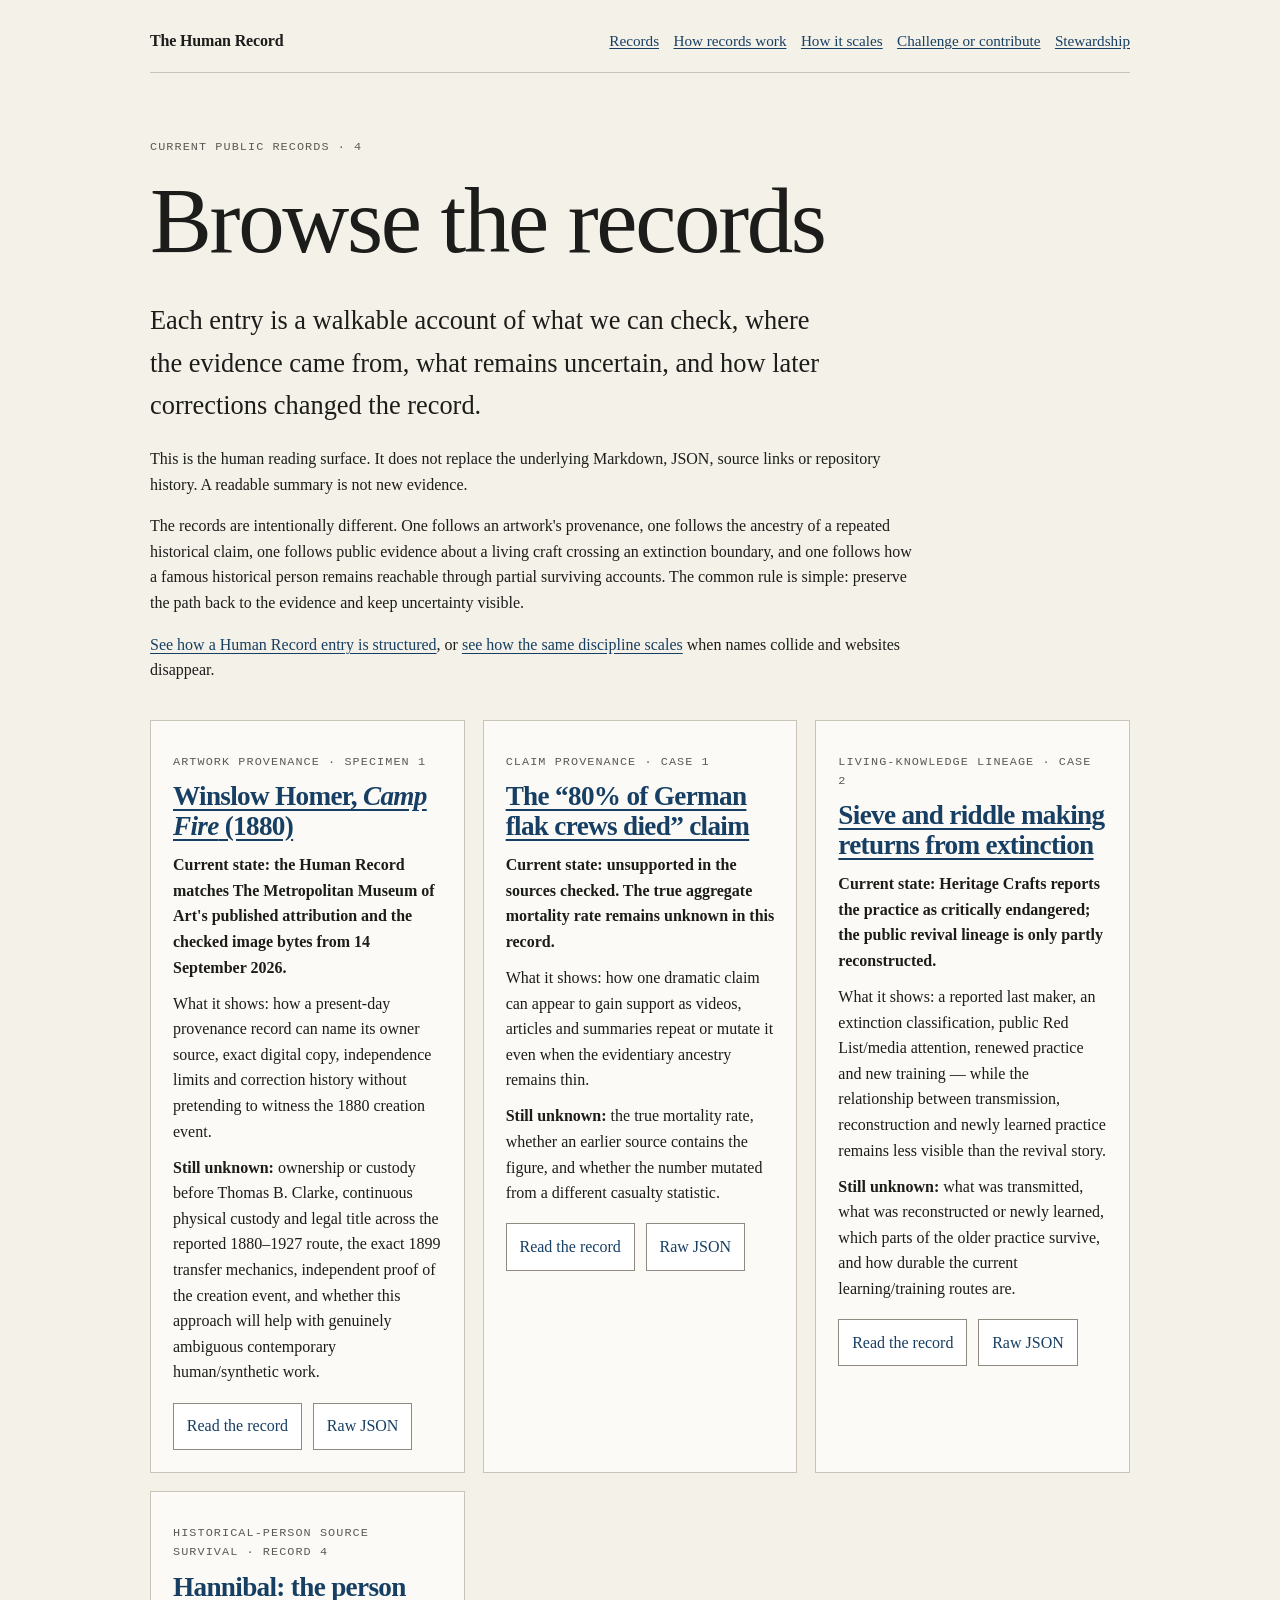
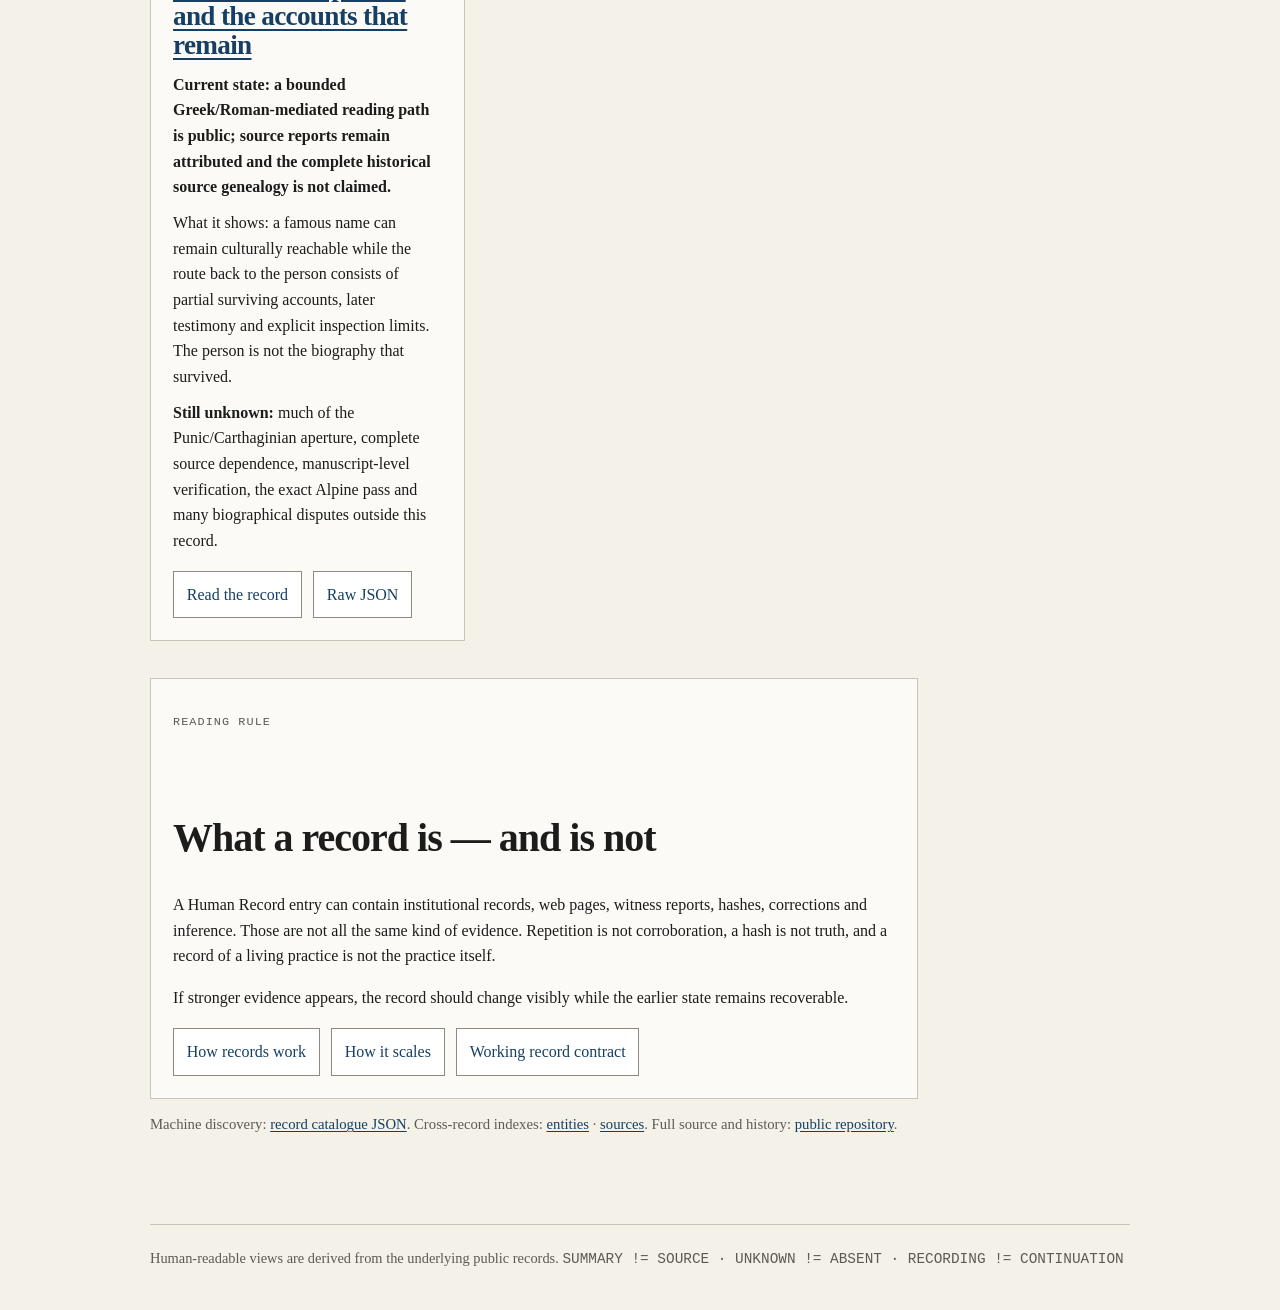
==== records/index.html @ 9a598374 "THR: pin browse cards to record source blobs" ====
<!doctype html>
<html lang="en">
<head>
<meta charset="utf-8">
<meta name="viewport" content="width=device-width,initial-scale=1">
<title>Browse the records — The Human Record</title>
<meta name="description" content="Browse the current Human Record entries in a human-readable form, with knowns, unknowns, evidence and corrections kept visible.">
<link rel="canonical" href="https://thehumanrecord.net/records/">
<link rel="stylesheet" href="./style.css">
</head>
<body>
<header class="site-header">
  <a class="brand" href="../">The Human Record</a>
  <nav aria-label="Primary">
    <a href="./" aria-current="page">Records</a>
    <a href="./about.html">How records work</a>
    <a href="./architecture.html">How it scales</a>
    <a href="../CONTRIBUTE.md">Challenge or contribute</a>
    <a href="../STEWARDSHIP.md">Stewardship</a>
  </nav>
</header>
<main>
  <p class="eyebrow">Current public records · 4</p>
  <h1>Browse the records</h1>
  <p class="lede">Each entry is a walkable account of what we can check, where the evidence came from, what remains uncertain, and how later corrections changed the record.</p>
  <div class="intro">
    <p>This is the human reading surface. It does not replace the underlying Markdown, JSON, source links or repository history. A readable summary is not new evidence.</p>
    <p>The records are intentionally different. One follows an artwork's provenance, one follows the ancestry of a repeated historical claim, one follows public evidence about a living craft crossing an extinction boundary, and one follows how a famous historical person remains reachable through partial surviving accounts. The common rule is simple: preserve the path back to the evidence and keep uncertainty visible.</p>
    <p><a href="./about.html">See how a Human Record entry is structured</a>, or <a href="./architecture.html">see how the same discipline scales</a> when names collide and websites disappear.</p>
  </div>

  <section class="record-grid" aria-label="Human Record entries">
    <article class="record-card">
      <!-- record-card-basis: camp-fire-1880 specimen.md@76edf8f22701b1bc2ccb64270526bc11fc8c6dd9 specimen.json@4ffe5216cbf955f8d883e2a3b22314409676b0b5 -->
      <p class="kicker">Artwork provenance · Specimen 1</p>
      <h2><a href="./camp-fire.html">Winslow Homer, <em>Camp Fire</em> (1880)</a></h2>
      <p class="status">Current state: the Human Record matches The Metropolitan Museum of Art's published attribution and the checked image bytes from 14 September 2026.</p>
      <p>What it shows: how a present-day provenance record can name its owner source, exact digital copy, independence limits and correction history without pretending to witness the 1880 creation event.</p>
      <p><strong>Still unknown:</strong> ownership or custody before Thomas B. Clarke, continuous physical custody and legal title across the reported 1880–1927 route, the exact 1899 transfer mechanics, independent proof of the creation event, and whether this approach will help with genuinely ambiguous contemporary human/synthetic work.</p>
      <div class="actions"><a class="button" href="./camp-fire.html">Read the record</a><a class="button" href="../specimen.json">Raw JSON</a></div>
    </article>

    <article class="record-card">
      <!-- record-card-basis: viral-flak-claim cases/viral-flak-claim.md@a36f41ed2bfbc257be7e7a5128281794b5393c91 cases/viral-flak-claim.json@0597ad02d4ac72082f913814605825ae8c59a154 -->
      <p class="kicker">Claim provenance · Case 1</p>
      <h2><a href="./flak-claim.html">The “80% of German flak crews died” claim</a></h2>
      <p class="status">Current state: unsupported in the sources checked. The true aggregate mortality rate remains unknown in this record.</p>
      <p>What it shows: how one dramatic claim can appear to gain support as videos, articles and summaries repeat or mutate it even when the evidentiary ancestry remains thin.</p>
      <p><strong>Still unknown:</strong> the true mortality rate, whether an earlier source contains the figure, and whether the number mutated from a different casualty statistic.</p>
      <div class="actions"><a class="button" href="./flak-claim.html">Read the record</a><a class="button" href="../cases/viral-flak-claim.json">Raw JSON</a></div>
    </article>

    <article class="record-card">
      <!-- record-card-basis: sieve-riddle-revival cases/sieve-riddle-revival.md@15c5dd82d51e9bbb569bf0123f8a6fdf6ac63f8d cases/sieve-riddle-revival.json@4495a5d076fcbd84b75e46227d06f959113d6138 -->
      <p class="kicker">Living-knowledge lineage · Case 2</p>
      <h2><a href="./sieve-riddle-revival.html">Sieve and riddle making returns from extinction</a></h2>
      <p class="status">Current state: Heritage Crafts reports the practice as critically endangered; the public revival lineage is only partly reconstructed.</p>
      <p>What it shows: a reported last maker, an extinction classification, public Red List/media attention, renewed practice and new training — while the relationship between transmission, reconstruction and newly learned practice remains less visible than the revival story.</p>
      <p><strong>Still unknown:</strong> what was transmitted, what was reconstructed or newly learned, which parts of the older practice survive, and how durable the current learning/training routes are.</p>
      <div class="actions"><a class="button" href="./sieve-riddle-revival.html">Read the record</a><a class="button" href="../cases/sieve-riddle-revival.json">Raw JSON</a></div>
    </article>

    <article class="record-card">
      <!-- record-card-basis: hannibal-source-survival cases/hannibal-barca.md@a58e4d09b91bf7ee09cb92db6de5cab57ca59030 cases/hannibal-barca.json@95e1b96732e63841ddff62b521eb6bd20bbf2910 -->
      <p class="kicker">Historical-person source survival · Record 4</p>
      <h2><a href="./hannibal.html">Hannibal: the person and the accounts that remain</a></h2>
      <p class="status">Current state: a bounded Greek/Roman-mediated reading path is public; source reports remain attributed and the complete historical source genealogy is not claimed.</p>
      <p>What it shows: a famous name can remain culturally reachable while the route back to the person consists of partial surviving accounts, later testimony and explicit inspection limits. The person is not the biography that survived.</p>
      <p><strong>Still unknown:</strong> much of the Punic/Carthaginian aperture, complete source dependence, manuscript-level verification, the exact Alpine pass and many biographical disputes outside this record.</p>
      <div class="actions"><a class="button" href="./hannibal.html">Read the record</a><a class="button" href="../cases/hannibal-barca.json">Raw JSON</a></div>
    </article>
  </section>

  <section class="panel prose">
    <p class="meta-label">Reading rule</p>
    <h2>What a record is — and is not</h2>
    <p>A Human Record entry can contain institutional records, web pages, witness reports, hashes, corrections and inference. Those are not all the same kind of evidence. Repetition is not corroboration, a hash is not truth, and a record of a living practice is not the practice itself.</p>
    <p>If stronger evidence appears, the record should change visibly while the earlier state remains recoverable.</p>
    <div class="actions"><a class="button" href="./about.html">How records work</a><a class="button" href="./architecture.html">How it scales</a><a class="button" href="../RECORD_CONTRACT.md">Working record contract</a></div>
  </section>

  <p class="small">Machine discovery: <a href="./catalog.json">record catalogue JSON</a>. Cross-record indexes: <a href="../registry/entities.json">entities</a> · <a href="../registry/sources.json">sources</a>. Full source and history: <a href="https://github.com/markgoodbody-bit/human-record">public repository</a>.</p>
</main>
<footer class="site-footer">
  Human-readable views are derived from the underlying public records. <code>SUMMARY != SOURCE · UNKNOWN != ABSENT · RECORDING != CONTINUATION</code>
</footer>
</body>
</html>
---- records/style.css ----
:root {
  font-family: ui-serif, Georgia, Cambria, "Times New Roman", serif;
  color: #1c1c1a;
  background: #f4f1e8;
  line-height: 1.6;
  --paper: #fbfaf6;
  --ink-soft: #5c5a54;
  --line: #c9c4b7;
  --link: #173f63;
  --known: #eef2ed;
  --unknown: #f4eee1;
}

* { box-sizing: border-box; }
html { scroll-behavior: smooth; }
body { margin: 0; }
a { color: var(--link); text-underline-offset: .16em; }
a:hover { text-decoration-thickness: 2px; }
a:focus-visible { outline: 3px solid currentColor; outline-offset: 3px; }

.site-header,
main,
.site-footer {
  width: min(980px, calc(100% - 36px));
  margin-inline: auto;
}

.site-header {
  display: flex;
  gap: 1rem;
  justify-content: space-between;
  align-items: baseline;
  padding: 28px 0 18px;
  border-bottom: 1px solid var(--line);
}

.brand {
  color: inherit;
  text-decoration: none;
  font-weight: 700;
  letter-spacing: -.01em;
}

.site-header nav {
  display: flex;
  flex-wrap: wrap;
  gap: .9rem;
  font-size: .95rem;
}

main { padding: 54px 0 72px; }

.eyebrow,
.kicker,
.meta-label {
  font-family: ui-monospace, SFMono-Regular, Consolas, monospace;
  text-transform: uppercase;
  letter-spacing: .09em;
  font-size: .74rem;
  color: var(--ink-soft);
}

h1,
h2,
h3 {
  line-height: 1.08;
  letter-spacing: -.025em;
}

h1 { font-size: clamp(2.7rem, 8vw, 5.8rem); margin: .15em 0 .3em; font-weight: 500; }
h2 { font-size: clamp(1.7rem, 4vw, 2.5rem); margin-top: 2.1em; }
h3 { font-size: 1.25rem; }

.lede {
  font-size: clamp(1.2rem, 2.8vw, 1.65rem);
  max-width: 42rem;
  margin: 0 0 1.25rem;
}

.intro,
.prose { max-width: 48rem; }

.record-grid {
  display: grid;
  grid-template-columns: repeat(auto-fit, minmax(280px, 1fr));
  gap: 18px;
  margin: 2.3rem 0;
}

.record-card,
.panel {
  background: var(--paper);
  border: 1px solid var(--line);
  padding: 22px;
}

.record-card h2 { margin: .25rem 0 .7rem; font-size: 1.7rem; }
.record-card p { margin: .65rem 0; }
.record-card .status { font-weight: 700; }

.actions {
  display: flex;
  flex-wrap: wrap;
  gap: .7rem;
  margin-top: 1.1rem;
}

.button {
  display: inline-block;
  border: 1px solid #8e8a80;
  background: #fff;
  padding: .62rem .8rem;
  text-decoration: none;
}

.summary-strip {
  display: grid;
  grid-template-columns: repeat(auto-fit, minmax(190px, 1fr));
  gap: 12px;
  margin: 1.6rem 0 2.2rem;
}

.summary-strip > div {
  border-top: 2px solid #4e4c47;
  padding-top: .7rem;
}
.summary-strip p { margin: .25rem 0 0; }

.known { background: var(--known); }
.unknown { background: var(--unknown); }

.timeline {
  list-style: none;
  padding: 0;
  margin: 1rem 0;
}

.timeline li {
  border-left: 2px solid var(--line);
  padding: 0 0 1.35rem 1.1rem;
  margin-left: .35rem;
}
.timeline li:last-child { padding-bottom: 0; }
.timeline strong { display: block; }

.callout {
  border-left: 4px solid #77736a;
  padding: .25rem 0 .25rem 1rem;
  margin: 1.5rem 0;
  color: #35342f;
}

.source-list li,
.question-list li { margin-bottom: .55rem; }

.small { color: var(--ink-soft); font-size: .92rem; }

.site-footer {
  border-top: 1px solid var(--line);
  padding: 22px 0 40px;
  color: var(--ink-soft);
  font-size: .9rem;
}

@media (max-width: 620px) {
  .site-header { align-items: flex-start; flex-direction: column; }
  main { padding-top: 38px; }
}
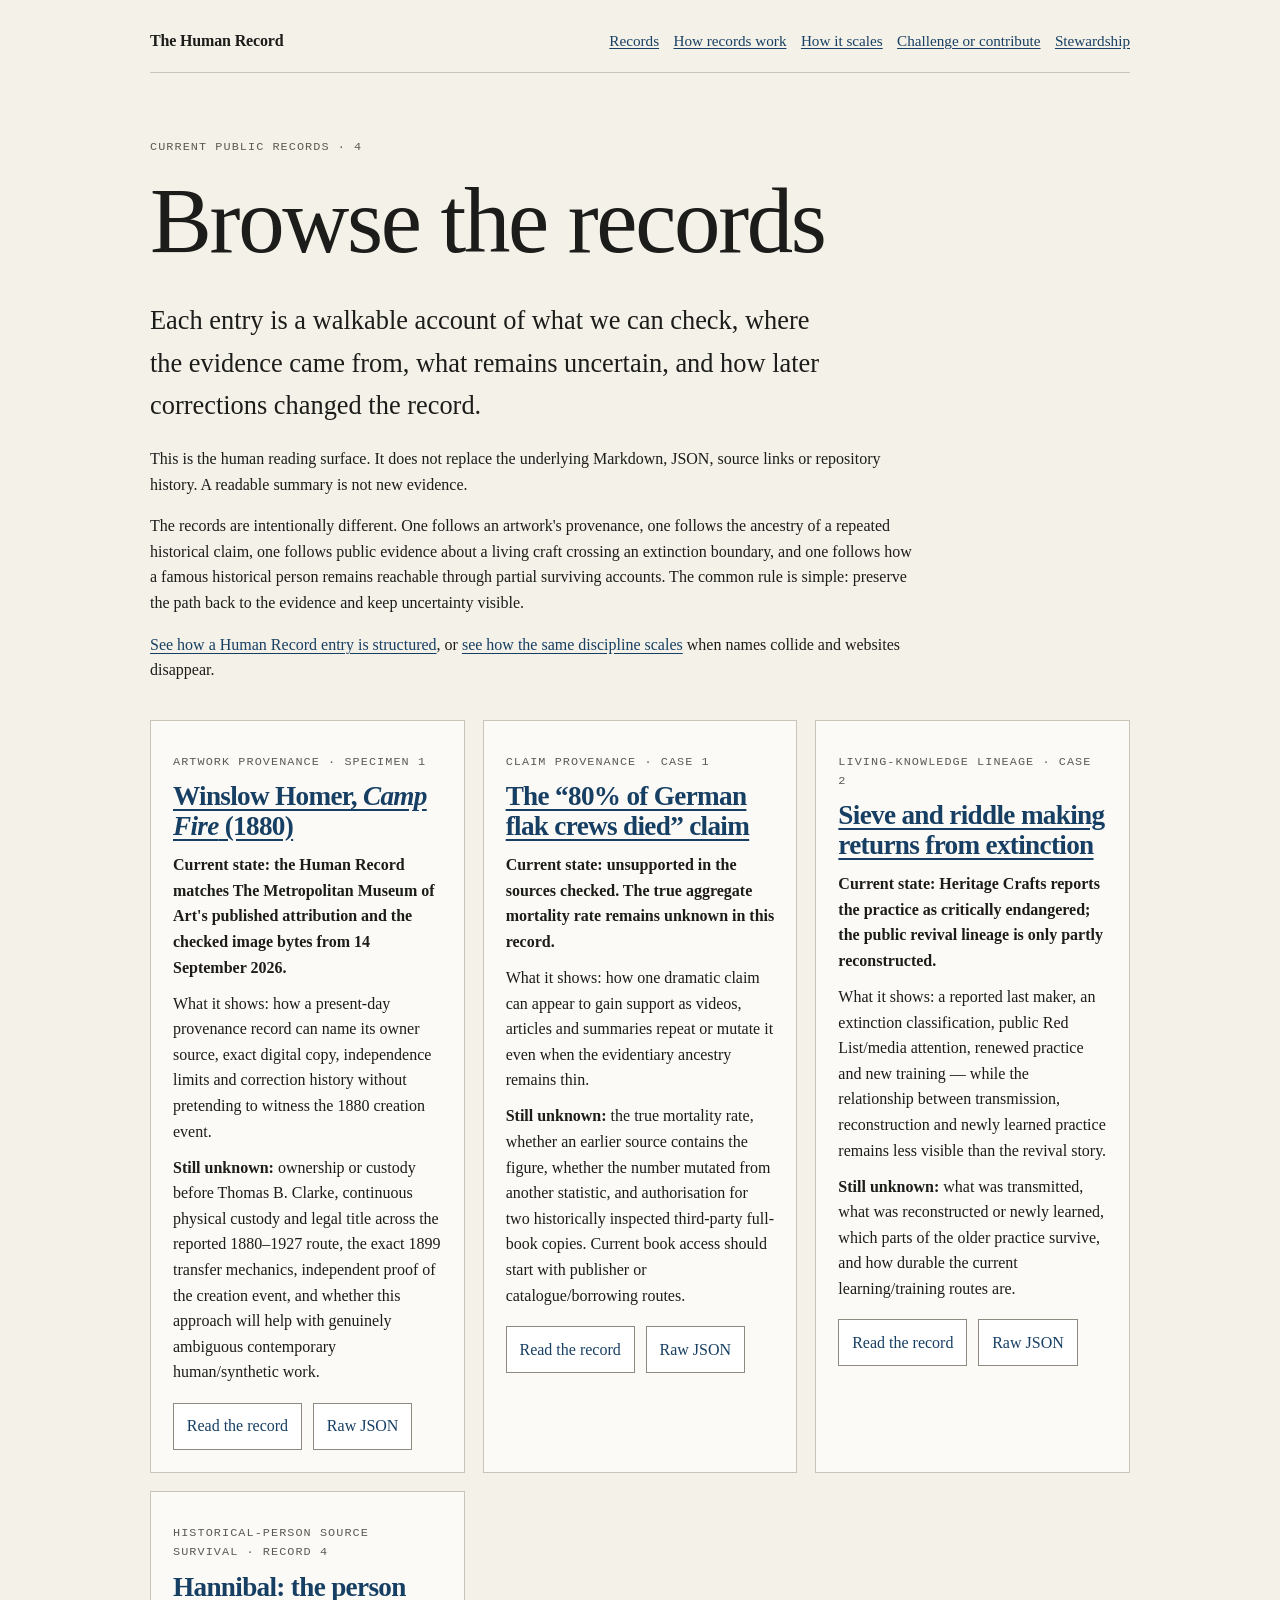
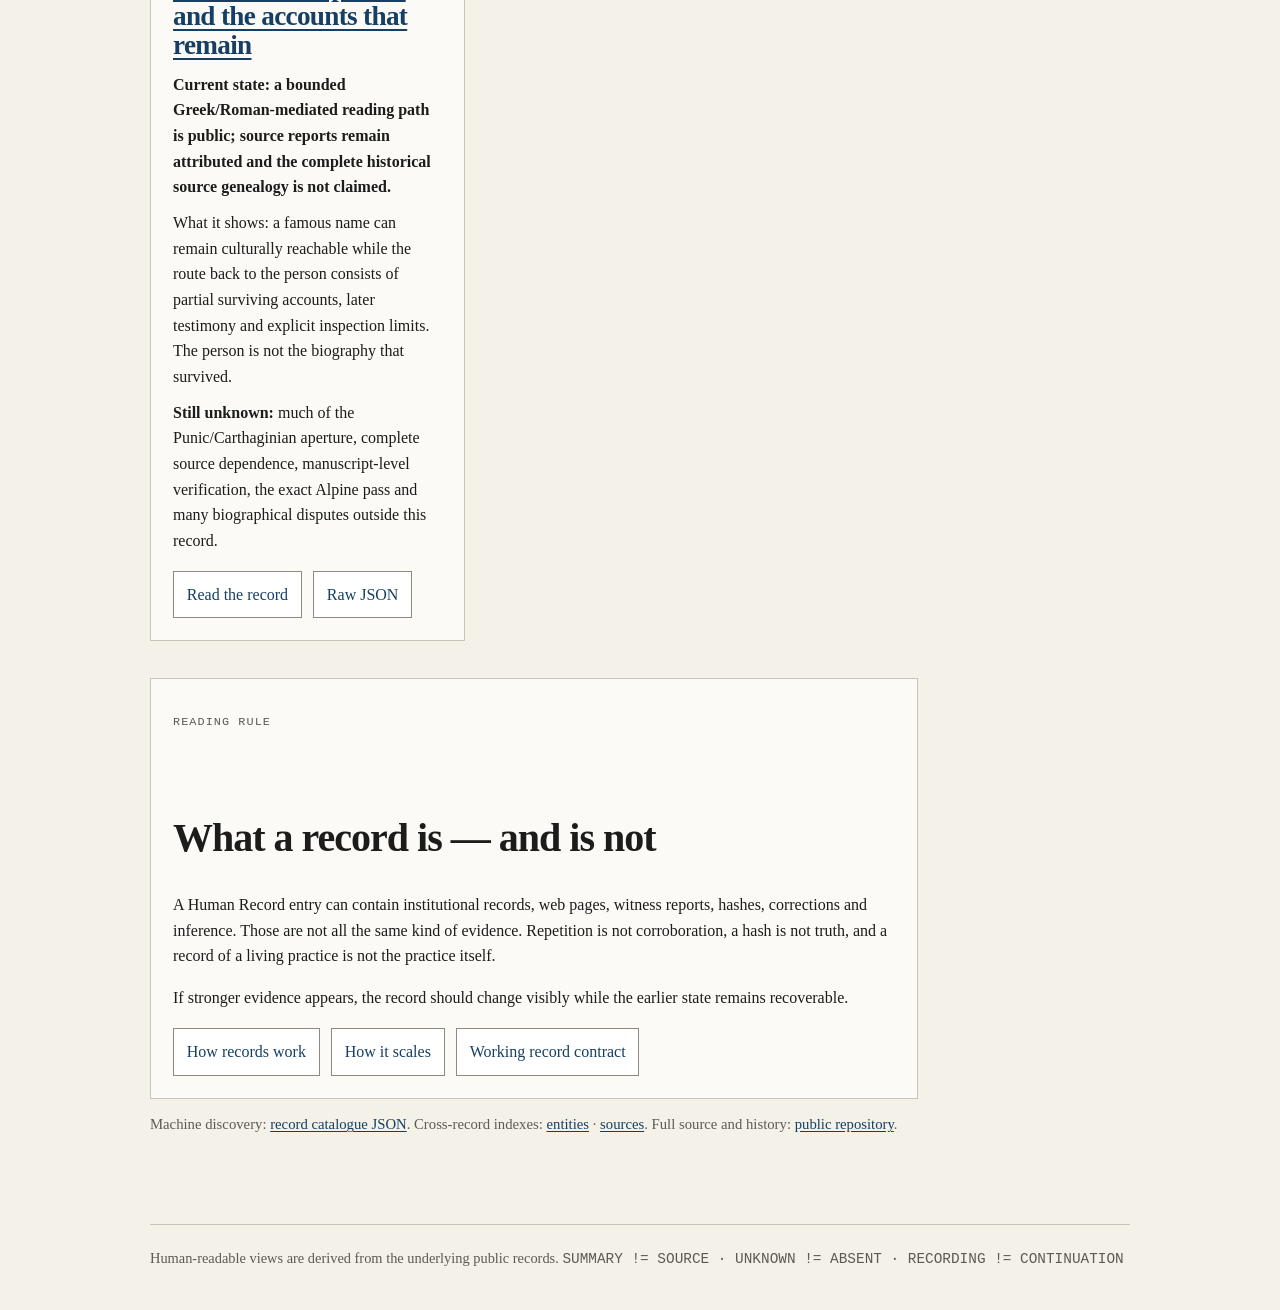
==== commit 06490d0c: "Research: distinguish historical Westermann copies from current reader routes" ====
--- a/records/index.html
+++ b/records/index.html
@@ -30,8 +30,7 @@
   </div>
 
   <section class="record-grid" aria-label="Human Record entries">
-    <article class="record-card">
-      <!-- record-card-basis: camp-fire-1880 specimen.md@76edf8f22701b1bc2ccb64270526bc11fc8c6dd9 specimen.json@4ffe5216cbf955f8d883e2a3b22314409676b0b5 -->
+    <article class="record-card" data-record-id="camp-fire-1880" data-record-basis-sha256="848817cb872007d436898493b29bac9724c1fd61b9a8916fc08748b8d21dea6b">
       <p class="kicker">Artwork provenance · Specimen 1</p>
       <h2><a href="./camp-fire.html">Winslow Homer, <em>Camp Fire</em> (1880)</a></h2>
       <p class="status">Current state: the Human Record matches The Metropolitan Museum of Art's published attribution and the checked image bytes from 14 September 2026.</p>
@@ -40,18 +39,16 @@
       <div class="actions"><a class="button" href="./camp-fire.html">Read the record</a><a class="button" href="../specimen.json">Raw JSON</a></div>
     </article>
 
-    <article class="record-card">
-      <!-- record-card-basis: viral-flak-claim cases/viral-flak-claim.md@a36f41ed2bfbc257be7e7a5128281794b5393c91 cases/viral-flak-claim.json@0597ad02d4ac72082f913814605825ae8c59a154 -->
+    <article class="record-card" data-record-id="viral-flak-claim" data-record-basis-sha256="73f5c240800af41f64578cb837d6843acd475b22accab281a27d37f0f7436337">
       <p class="kicker">Claim provenance · Case 1</p>
       <h2><a href="./flak-claim.html">The “80% of German flak crews died” claim</a></h2>
       <p class="status">Current state: unsupported in the sources checked. The true aggregate mortality rate remains unknown in this record.</p>
       <p>What it shows: how one dramatic claim can appear to gain support as videos, articles and summaries repeat or mutate it even when the evidentiary ancestry remains thin.</p>
-      <p><strong>Still unknown:</strong> the true mortality rate, whether an earlier source contains the figure, and whether the number mutated from a different casualty statistic.</p>
+      <p><strong>Still unknown:</strong> the true mortality rate, whether an earlier source contains the figure, whether the number mutated from another statistic, and authorisation for two historically inspected third-party full-book copies. Current book access should start with publisher or catalogue/borrowing routes.</p>
       <div class="actions"><a class="button" href="./flak-claim.html">Read the record</a><a class="button" href="../cases/viral-flak-claim.json">Raw JSON</a></div>
     </article>
 
-    <article class="record-card">
-      <!-- record-card-basis: sieve-riddle-revival cases/sieve-riddle-revival.md@15c5dd82d51e9bbb569bf0123f8a6fdf6ac63f8d cases/sieve-riddle-revival.json@4495a5d076fcbd84b75e46227d06f959113d6138 -->
+    <article class="record-card" data-record-id="sieve-riddle-revival" data-record-basis-sha256="e0d55a131180b05642333d09d6b44a6497bb50866ca2479731ab068db3111475">
       <p class="kicker">Living-knowledge lineage · Case 2</p>
       <h2><a href="./sieve-riddle-revival.html">Sieve and riddle making returns from extinction</a></h2>
       <p class="status">Current state: Heritage Crafts reports the practice as critically endangered; the public revival lineage is only partly reconstructed.</p>
@@ -60,8 +57,7 @@
       <div class="actions"><a class="button" href="./sieve-riddle-revival.html">Read the record</a><a class="button" href="../cases/sieve-riddle-revival.json">Raw JSON</a></div>
     </article>
 
-    <article class="record-card">
-      <!-- record-card-basis: hannibal-source-survival cases/hannibal-barca.md@a58e4d09b91bf7ee09cb92db6de5cab57ca59030 cases/hannibal-barca.json@95e1b96732e63841ddff62b521eb6bd20bbf2910 -->
+    <article class="record-card" data-record-id="hannibal-source-survival" data-record-basis-sha256="bb818640d06569f05ccb803d35c5f5be7e549831cb67155ababbb3ed422a317d">
       <p class="kicker">Historical-person source survival · Record 4</p>
       <h2><a href="./hannibal.html">Hannibal: the person and the accounts that remain</a></h2>
       <p class="status">Current state: a bounded Greek/Roman-mediated reading path is public; source reports remain attributed and the complete historical source genealogy is not claimed.</p>
